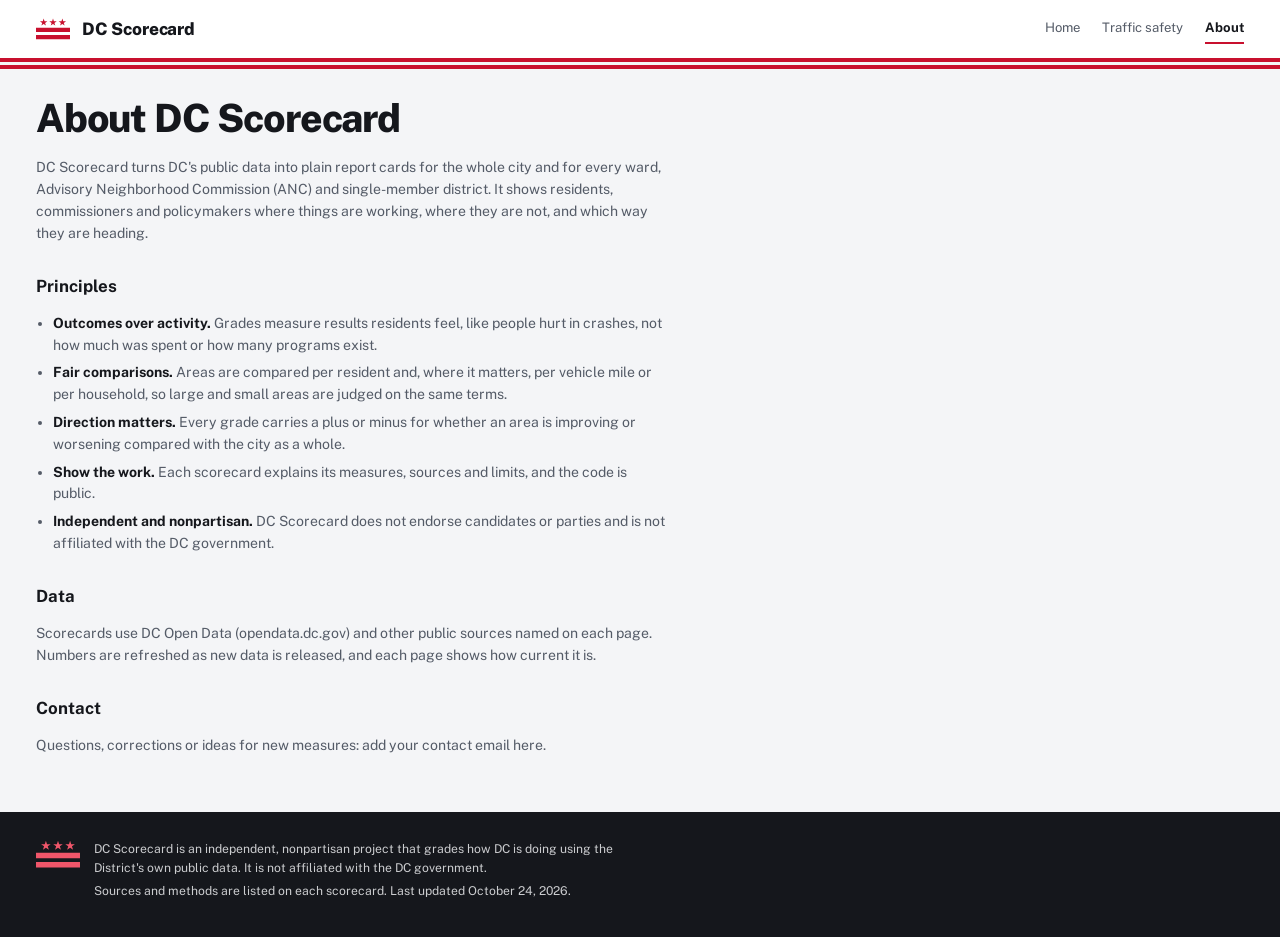
==== about/index.html @ 7faa21b6 "First version of the site" ====
<!doctype html>
<html lang="en">
<head>
<meta charset="utf-8">
<meta name="viewport" content="width=device-width, initial-scale=1, viewport-fit=cover">
<title>About | DC Scorecard</title>
<meta name="description" content="What DC Scorecard is, how it grades DC, and where the data comes from.">
<meta property="og:title" content="About | DC Scorecard">
<meta property="og:description" content="What DC Scorecard is, how it grades DC, and where the data comes from.">
<meta name="theme-color" content="#c8102e">
<link rel="icon" href="../assets/favicon.svg" type="image/svg+xml">

<link rel="stylesheet" href="../assets/site.css">

</head>
<body>
<header class="site-head"><div class="wrap">
  <a class="brand" href="../"><svg class="flag" viewBox="0 0 40 26" aria-hidden="true" focusable="false"><path fill="currentColor" d="M9.00,0.60L10.03,3.78L13.37,3.78L10.67,5.74L11.70,8.92L9.00,6.96L6.30,8.92L7.33,5.74L4.63,3.78L7.97,3.78ZM20.00,0.60L21.03,3.78L24.37,3.78L21.67,5.74L22.70,8.92L20.00,6.96L17.30,8.92L18.33,5.74L15.63,3.78L18.97,3.78ZM31.00,0.60L32.03,3.78L35.37,3.78L32.67,5.74L33.70,8.92L31.00,6.96L28.30,8.92L29.33,5.74L26.63,3.78L29.97,3.78ZM0 11.5H40V16.5H0ZM0 20H40V25H0Z"/></svg><span>DC Scorecard</span></a>
  <nav class="site-nav" aria-label="Main"><a href="../">Home</a><a href="../traffic-safety/">Traffic safety</a><a href="../about/" aria-current="page">About</a></nav>
</div></header>
<div class="bars" aria-hidden="true"></div>
<main class="wrap">
<div class="prose">
  <h1>About DC Scorecard</h1>
  <p>DC Scorecard turns DC's public data into plain report cards for the whole city and for every ward, Advisory Neighborhood Commission (ANC) and single-member district. It shows residents, commissioners and policymakers where things are working, where they are not, and which way they are heading.</p>
  <h2>Principles</h2>
  <ul>
    <li><b>Outcomes over activity.</b> Grades measure results residents feel, like people hurt in crashes, not how much was spent or how many programs exist.</li>
    <li><b>Fair comparisons.</b> Areas are compared per resident and, where it matters, per vehicle mile or per household, so large and small areas are judged on the same terms.</li>
    <li><b>Direction matters.</b> Every grade carries a plus or minus for whether an area is improving or worsening compared with the city as a whole.</li>
    <li><b>Show the work.</b> Each scorecard explains its measures, sources and limits, and the code is public.</li>
    <li><b>Independent and nonpartisan.</b> DC Scorecard does not endorse candidates or parties and is not affiliated with the DC government.</li>
  </ul>
  <h2>Data</h2>
  <p>Scorecards use DC Open Data (opendata.dc.gov) and other public sources named on each page. Numbers are refreshed as new data is released, and each page shows how current it is.</p>
  <h2>Contact</h2>
  <p>Questions, corrections or ideas for new measures: add your contact email here.</p>
</div>
</main>
<footer class="site-foot"><div class="wrap">
  <svg class="flag" viewBox="0 0 40 26" aria-hidden="true" focusable="false"><path fill="currentColor" d="M9.00,0.60L10.03,3.78L13.37,3.78L10.67,5.74L11.70,8.92L9.00,6.96L6.30,8.92L7.33,5.74L4.63,3.78L7.97,3.78ZM20.00,0.60L21.03,3.78L24.37,3.78L21.67,5.74L22.70,8.92L20.00,6.96L17.30,8.92L18.33,5.74L15.63,3.78L18.97,3.78ZM31.00,0.60L32.03,3.78L35.37,3.78L32.67,5.74L33.70,8.92L31.00,6.96L28.30,8.92L29.33,5.74L26.63,3.78L29.97,3.78ZM0 11.5H40V16.5H0ZM0 20H40V25H0Z"/></svg>
  <div>
    <p>DC Scorecard is an independent, nonpartisan project that grades how DC is doing using the District's own public data. It is not affiliated with the DC government.</p>
    <p>Sources and methods are listed on each scorecard. Last updated October 24, 2026.</p>
  </div>
</div></footer>
<script>
/* Opened straight from disk: folder links need index.html added (a web server does this automatically) */
if (location.protocol === 'file:') {
  const fix = (u) => u.replace(/^([^?#]*\/|\.\/?|)(?=[?#]|$)/, (m) => (m === '' || m === '.' || m === './' ? './' : m) + 'index.html');
  document.querySelectorAll('a[href]').forEach((a) => { const h = a.getAttribute('href'); if (!/^[a-z]+:/i.test(h) && !h.startsWith('#')) a.setAttribute('href', fix(h)); });
  document.querySelectorAll('form[action]').forEach((f) => { f.setAttribute('action', fix(f.getAttribute('action'))); });
}
</script>
</body>
</html>
---- assets/site.css ----
@font-face { font-family: 'Public Sans'; font-style: normal; font-weight: 400; font-display: swap; src: url('fonts/public-sans-400.woff2') format('woff2'); }
@font-face { font-family: 'Public Sans'; font-style: normal; font-weight: 600; font-display: swap; src: url('fonts/public-sans-600.woff2') format('woff2'); }
@font-face { font-family: 'Public Sans'; font-style: normal; font-weight: 700; font-display: swap; src: url('fonts/public-sans-700.woff2') format('woff2'); }
@font-face { font-family: 'Public Sans'; font-style: normal; font-weight: 800; font-display: swap; src: url('fonts/public-sans-800.woff2') format('woff2'); }
/* DC Scorecard. Public Sans throughout; flag red for identity, Potomac blue for data. */
:root { color-scheme: light;
  --red: #c8102e; --ink: #15171c; --paper: #f4f5f7; --panel: #ffffff; --line: #d8dbe1; --muted: #545b67; --data: #2b5ba8;
  --color-bg: var(--paper); --color-panel: var(--panel); --color-fg: var(--ink); --color-fg-muted: var(--muted); --color-border-line: var(--line);
  --color-bad: #b4231f; --color-ok: #23753a; --color-warn: #9a6400; --color-accent: var(--data);
  --cds-chart-muted: #d3d7de; --cds-chart-grid: #e8eaee; --cds-chart-axis: #b4b9c2; --cds-text-secondary: var(--muted);
  --cds-surface-popover: #ffffff; --cds-border: var(--line); --cds-shadow-popover: 0 6px 20px rgba(21,23,28,.14);
  --font-anthropic-sans: "Public Sans", system-ui, -apple-system, "Segoe UI", Roboto, Arial, sans-serif;
  --font-anthropic-serif: "Public Sans", system-ui, -apple-system, "Segoe UI", Roboto, Arial, sans-serif;
  --cds-font-size-caption: .8125rem; --cds-font-size-body: .9375rem; --cds-font-size-heading: 1.0625rem; --cds-font-size-title: 1.625rem;
  --cds-font-weight-medium: 600; --cds-gap-xs: 4px; --cds-gap-sm: 8px; --cds-gap-md: 12px; --cds-gap-lg: 20px; --cds-gap-xl: 28px;
  --cds-pad-xs: 4px; --cds-pad-sm: 8px; --cds-pad-md: 12px; --cds-pad-lg: 16px; --cds-radius: 6px; --cds-dur-slow: 300ms; }
@media (prefers-color-scheme: dark) { :root { color-scheme: dark;
  --red: #f0566a; --ink: #e9ebef; --paper: #111317; --panel: #1a1d23; --line: #343842; --muted: #a2a8b3; --data: #7ea3e6;
  --color-bad: #f08a7a; --color-ok: #7cc68d; --color-warn: #e2b04e;
  --cds-chart-muted: #3d424c; --cds-chart-grid: #262a31; --cds-chart-axis: #555b66;
  --cds-surface-popover: #23272e; --cds-shadow-popover: 0 6px 20px rgba(0,0,0,.5); } }
* { box-sizing: border-box; }
html, body { margin: 0; background: var(--paper); color: var(--ink); font-family: var(--font-anthropic-sans); font-size: var(--cds-font-size-body); line-height: 1.55; }
a { color: inherit; text-underline-offset: 3px; text-decoration-thickness: 1px; }
a:focus-visible, button:focus-visible, input:focus-visible { outline: 2px solid var(--ink); outline-offset: 2px; }
.wrap { max-width: 1240px; margin: 0 auto; padding-left: max(16px, env(safe-area-inset-left, 0px)); padding-right: max(16px, env(safe-area-inset-right, 0px)); }
.flag { display: block; color: var(--red); }

/* header, with the flag's two bars as the rule beneath it */
.site-head { background: var(--panel); }
.site-head .wrap { display: flex; flex-wrap: wrap; align-items: center; justify-content: space-between; gap: 10px 24px; padding-block: 14px; }
.brand { display: inline-flex; align-items: center; gap: 12px; text-decoration: none; font-weight: 800; font-size: 1.15rem; letter-spacing: -0.01em; }
.brand .flag { width: 34px; height: auto; }
.site-nav { display: flex; flex-wrap: wrap; gap: 4px 22px; font-size: .875rem; }
.site-nav a { text-decoration: none; color: var(--muted); padding: 4px 0; border-bottom: 2px solid transparent; }
.site-nav a:hover { color: var(--ink); }
.site-nav a[aria-current="page"] { color: var(--ink); font-weight: 700; border-bottom-color: var(--red); }
.bars { height: 11px; background: linear-gradient(var(--red) 0 4px, transparent 4px 7px, var(--red) 7px 11px); }

main.wrap { padding-block: 28px 56px; }
.dash-skeleton { color: transparent !important; background: var(--cds-chart-muted); border-radius: 4px; }
.page-note { font-size: var(--cds-font-size-caption); color: var(--muted); margin: 0 0 14px; }

/* footer */
.site-foot { background: var(--ink); color: var(--paper); }
@media (prefers-color-scheme: dark) { .site-foot { background: #0b0c0f; color: var(--ink); } }
.site-foot .wrap { padding-block: 28px 36px; display: grid; gap: 14px; grid-template-columns: auto 1fr; align-items: start; }
.site-foot .flag { width: 44px; color: #f0566a; }
.site-foot p { margin: 0; font-size: .8125rem; opacity: .82; max-width: 80ch; }
.site-foot p + p { margin-top: 4px; }

/* home: hero */
.hero { display: grid; gap: 28px 48px; grid-template-columns: minmax(0, 1.15fr) minmax(0, .85fr); align-items: center; margin-bottom: 44px; }
@media (max-width: 820px) { .hero { grid-template-columns: 1fr; } }
.hero h1 { font-weight: 800; font-size: clamp(2.2rem, 5.2vw, 3.6rem); line-height: 1.02; letter-spacing: -0.035em; margin: 0 0 16px; text-wrap: balance; }
.hero p { margin: 0 0 22px; color: var(--muted); font-size: 1.0625rem; max-width: 58ch; }
.find { display: flex; flex-wrap: wrap; gap: 8px; max-width: 30rem; }
.find label { flex-basis: 100%; font-size: .875rem; font-weight: 600; }
.find input { flex: 1 1 14rem; min-width: 0; font: inherit; padding: 10px 12px; border: 1px solid var(--line); border-radius: var(--cds-radius); background: var(--panel); color: var(--ink); }
.find button { font: inherit; font-weight: 700; padding: 10px 18px; border: 0; border-radius: var(--cds-radius); background: var(--red); color: #fff; cursor: pointer; }
.find button:hover { filter: brightness(1.08); }
.find small { flex-basis: 100%; color: var(--muted); font-size: .8125rem; }
.hero-map { display: grid; justify-items: center; pointer-events: none; user-select: none; }
.hero-map svg { width: 100%; max-width: 400px; height: auto; display: block; overflow: visible; }
.hero-map path { fill: none; vector-effect: non-scaling-stroke; stroke-linejoin: round; stroke-linecap: round; }
.hero-map .hm-land { fill: color-mix(in oklab, var(--data) 9%, var(--panel)); }
.hero-map .hm-anc { stroke: color-mix(in oklab, var(--data) 22%, var(--panel)); stroke-width: 0.8; }
.hero-map .hm-ward { stroke: color-mix(in oklab, var(--data) 45%, var(--panel)); stroke-width: 1.3; }
.hero-map .hm-art { stroke: var(--red); stroke-width: 1.2; opacity: .55; }
.hero-map .hm-fwy { stroke: var(--red); stroke-width: 2.4; opacity: .9; }
.hero-map .hm-edge { stroke: var(--ink); stroke-width: 2; }
@media (prefers-reduced-motion: no-preference) {
  .hero-map .hm-road { stroke-dasharray: 1; stroke-dashoffset: 1; animation: hm-draw 2.4s cubic-bezier(.4, 0, .2, 1) .2s forwards; }
  .hero-map .hm-fwy { animation-delay: .9s; }
  @keyframes hm-draw { to { stroke-dashoffset: 0; } }
}

/* home: the report card */
.rc-head { display: flex; flex-wrap: wrap; align-items: baseline; justify-content: space-between; gap: 6px 20px; margin-bottom: 10px; }
.rc-head h2 { margin: 0; font-size: 1.375rem; font-weight: 800; letter-spacing: -0.015em; }
.rc-head p { margin: 0; color: var(--muted); font-size: .875rem; }
.report { background: var(--panel); border: 1px solid var(--line); border-top: 4px solid var(--red); border-radius: var(--cds-radius); margin-bottom: 44px; }
.rc-row { display: grid; grid-template-columns: minmax(10rem, 1fr) minmax(0, 2.4fr) minmax(0, 1.4fr) 7.5rem; gap: 6px 24px; align-items: center; padding: 16px 20px; border-top: 1px solid var(--line); text-decoration: none; color: inherit; }
.rc-row:first-child { border-top: 0; }
.rc-cols { padding-block: 10px; font-size: .8125rem; color: var(--muted); font-weight: 600; }
a.rc-row:hover { background: color-mix(in oklab, var(--data) 5%, var(--panel)); }
.rc-subj { display: grid; gap: 4px; justify-items: start; }
.rc-subj b { font-size: 1.0625rem; font-weight: 700; }
.rc-what { color: var(--muted); font-size: .9rem; }
.rc-src { color: var(--muted); font-size: .8125rem; }
.rc-grade { justify-self: end; text-align: right; display: grid; gap: 2px; justify-items: end; }
.rc-letter { font-weight: 800; font-size: 2.25rem; line-height: 1; letter-spacing: -0.02em; }
.rc-letter-sub { font-size: .75rem; color: var(--muted); }
.rc-none { font-size: .8125rem; color: var(--muted); }
.tag { font-size: .75rem; font-weight: 600; border-radius: 999px; padding: 1px 9px; border: 1px solid var(--line); color: var(--muted); }
.tag.live { color: var(--color-ok); border-color: currentColor; }
.rc-open { font-size: .8125rem; font-weight: 700; color: var(--red); }
@media (max-width: 760px) {
  .rc-cols { display: none; }
  .rc-row { grid-template-columns: 1fr auto; padding: 14px 16px; }
  .rc-subj { grid-column: 1; grid-row: 1; }
  .rc-grade { grid-column: 2; grid-row: 1 / span 2; }
  .rc-what, .rc-src { grid-column: 1; }
}

/* home: explainer */
.explain { display: grid; gap: 24px 40px; grid-template-columns: repeat(auto-fit, minmax(min(100%, 19rem), 1fr)); border-top: 1px solid var(--line); padding-top: 28px; }
.explain h3 { margin: 0 0 6px; font-size: 1rem; font-weight: 700; }
.explain p { margin: 0; color: var(--muted); font-size: .9375rem; max-width: 60ch; }

/* about */
.prose { max-width: 70ch; display: grid; gap: 14px; }
.prose h1 { font-weight: 800; font-size: clamp(1.9rem, 4vw, 2.6rem); letter-spacing: -0.03em; line-height: 1.08; margin: 0 0 4px; }
.prose h2 { font-size: 1.125rem; font-weight: 700; margin: 14px 0 0; }
.prose p, .prose li { margin: 0; color: var(--muted); }
.prose b { color: var(--ink); }
.prose ul { margin: 0; padding-left: 1.1rem; display: grid; gap: 6px; }

/* scorecard page tweaks: grade letters and the panel name pick up the site's heavier type */
.cs-title { font-weight: 800 !important; letter-spacing: -0.03em; }
.cs-panel-name { font-weight: 700 !important; letter-spacing: -0.015em; }
.cs-grade-letter { font-weight: 800; letter-spacing: -0.02em; }
.cs-tabs button[aria-selected="true"] { border-bottom-color: var(--red) !important; }
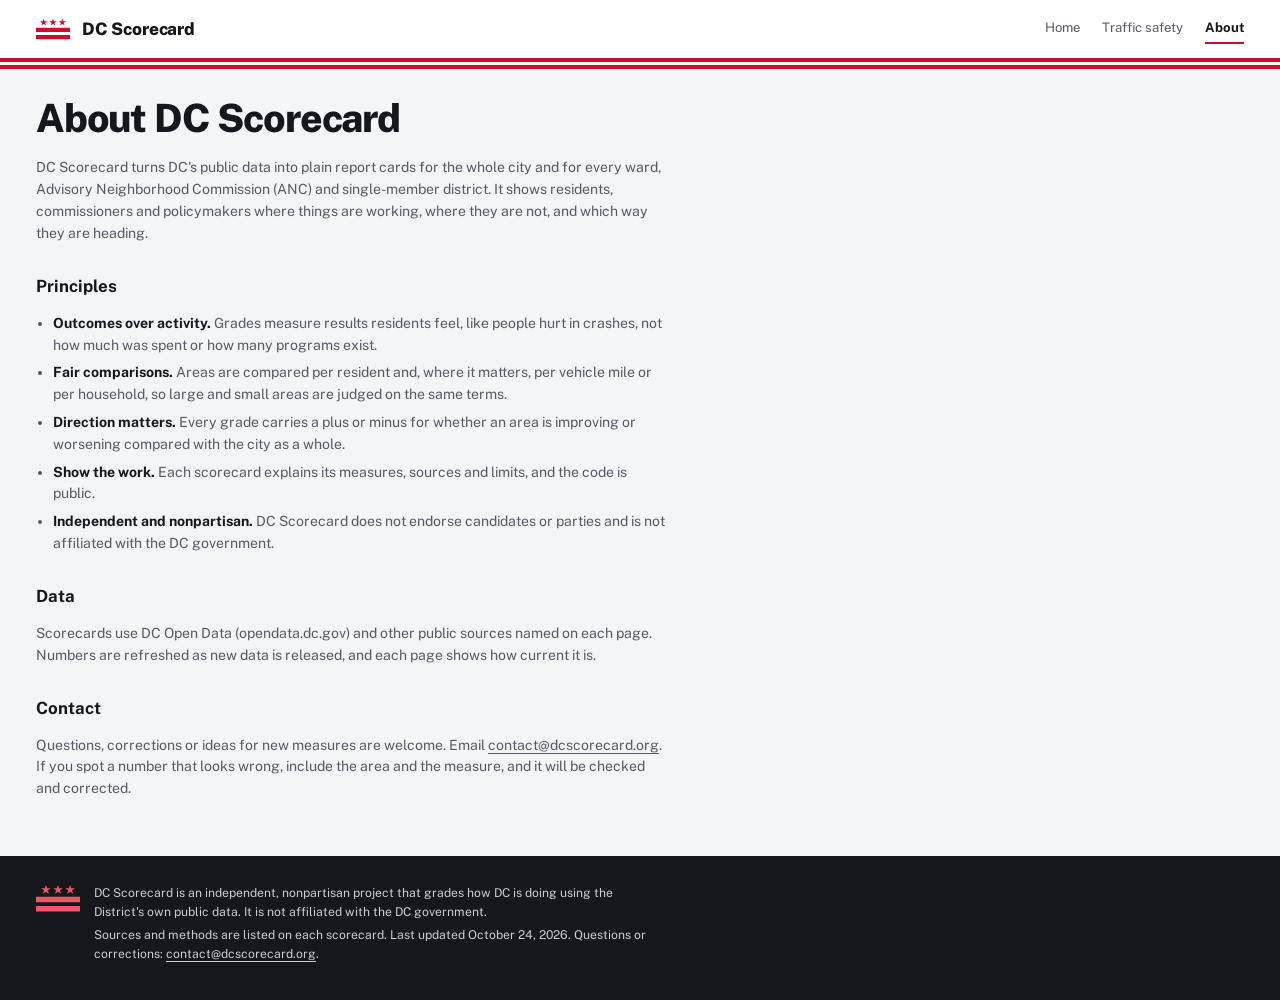
==== commit a8f05a02: "Added contact email" ====
--- a/about/index.html
+++ b/about/index.html
@@ -34,14 +34,14 @@
   <h2>Data</h2>
   <p>Scorecards use DC Open Data (opendata.dc.gov) and other public sources named on each page. Numbers are refreshed as new data is released, and each page shows how current it is.</p>
   <h2>Contact</h2>
-  <p>Questions, corrections or ideas for new measures: add your contact email here.</p>
+  <p>Questions, corrections or ideas for new measures are welcome. Email <a href="mailto:contact@dcscorecard.org">contact@dcscorecard.org</a>. If you spot a number that looks wrong, include the area and the measure, and it will be checked and corrected.</p>
 </div>
 </main>
 <footer class="site-foot"><div class="wrap">
   <svg class="flag" viewBox="0 0 40 26" aria-hidden="true" focusable="false"><path fill="currentColor" d="M9.00,0.60L10.03,3.78L13.37,3.78L10.67,5.74L11.70,8.92L9.00,6.96L6.30,8.92L7.33,5.74L4.63,3.78L7.97,3.78ZM20.00,0.60L21.03,3.78L24.37,3.78L21.67,5.74L22.70,8.92L20.00,6.96L17.30,8.92L18.33,5.74L15.63,3.78L18.97,3.78ZM31.00,0.60L32.03,3.78L35.37,3.78L32.67,5.74L33.70,8.92L31.00,6.96L28.30,8.92L29.33,5.74L26.63,3.78L29.97,3.78ZM0 11.5H40V16.5H0ZM0 20H40V25H0Z"/></svg>
   <div>
     <p>DC Scorecard is an independent, nonpartisan project that grades how DC is doing using the District's own public data. It is not affiliated with the DC government.</p>
-    <p>Sources and methods are listed on each scorecard. Last updated October 24, 2026.</p>
+    <p>Sources and methods are listed on each scorecard. Last updated October 24, 2026. Questions or corrections: <a href="mailto:contact@dcscorecard.org">contact@dcscorecard.org</a>.</p>
   </div>
 </div></footer>
 <script>
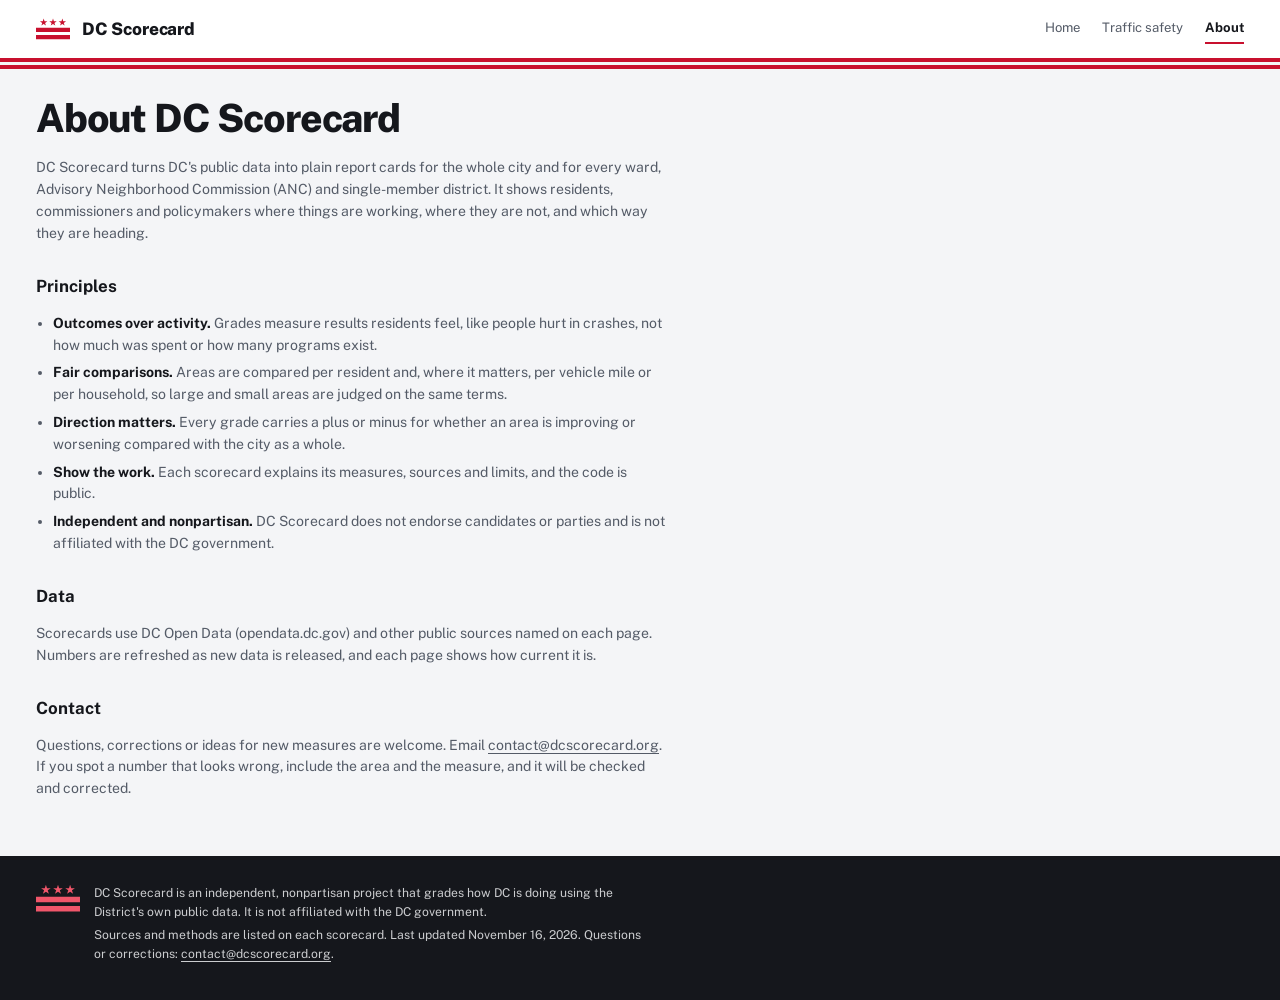
==== commit ae8c7448: "Bug fixes. Fixed street splits, and rounding issues." ====
--- a/about/index.html
+++ b/about/index.html
@@ -41,7 +41,7 @@
   <svg class="flag" viewBox="0 0 40 26" aria-hidden="true" focusable="false"><path fill="currentColor" d="M9.00,0.60L10.03,3.78L13.37,3.78L10.67,5.74L11.70,8.92L9.00,6.96L6.30,8.92L7.33,5.74L4.63,3.78L7.97,3.78ZM20.00,0.60L21.03,3.78L24.37,3.78L21.67,5.74L22.70,8.92L20.00,6.96L17.30,8.92L18.33,5.74L15.63,3.78L18.97,3.78ZM31.00,0.60L32.03,3.78L35.37,3.78L32.67,5.74L33.70,8.92L31.00,6.96L28.30,8.92L29.33,5.74L26.63,3.78L29.97,3.78ZM0 11.5H40V16.5H0ZM0 20H40V25H0Z"/></svg>
   <div>
     <p>DC Scorecard is an independent, nonpartisan project that grades how DC is doing using the District's own public data. It is not affiliated with the DC government.</p>
-    <p>Sources and methods are listed on each scorecard. Last updated October 24, 2026. Questions or corrections: <a href="mailto:contact@dcscorecard.org">contact@dcscorecard.org</a>.</p>
+    <p>Sources and methods are listed on each scorecard. Last updated November 16, 2026. Questions or corrections: <a href="mailto:contact@dcscorecard.org">contact@dcscorecard.org</a>.</p>
   </div>
 </div></footer>
 <script>
